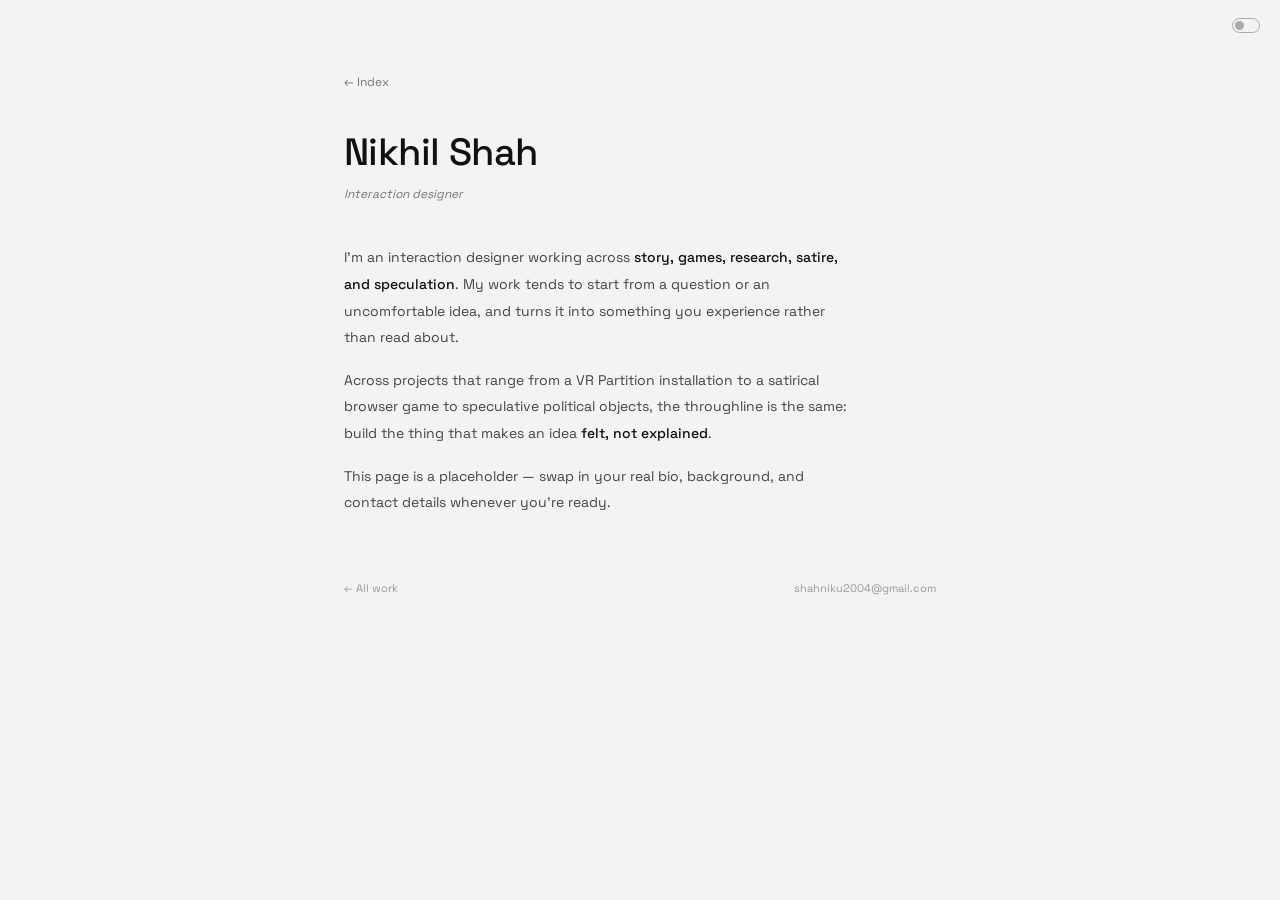
==== about.html @ e4cbfb33 "Forge-dynamics: physics-based falling-shapes landing Replace the two-column layout with a Matter.js " ====
<!DOCTYPE html>
<html lang="en">
<head>
  <meta charset="UTF-8" />
  <meta name="viewport" content="width=device-width, initial-scale=1.0" />
  <title>About — Nikhil Shah</title>
  <link rel="preconnect" href="https://fonts.googleapis.com">
  <link rel="preconnect" href="https://fonts.gstatic.com" crossorigin>
  <link href="https://fonts.googleapis.com/css2?family=Space+Grotesk:wght@400;500;600&display=swap" rel="stylesheet">
  <link rel="stylesheet" href="style.css">
</head>
<body>

<label class="theme-toggle" title="Toggle dark mode">
  <input type="checkbox" id="theme-chk">
  <span class="theme-track"><span class="theme-knob"></span></span>
</label>

<main class="page">
  <a class="case-back" href="index.html">← Index</a>

  <header class="case-head">
    <h1 class="case-title">Nikhil Shah</h1>
    <p class="case-meta">Interaction designer</p>
  </header>

  <article class="about-body">
    <p>I'm an interaction designer working across <strong>story, games, research, satire, and speculation</strong>. My work tends to start from a question or an uncomfortable idea, and turns it into something you experience rather than read about.</p>
    <p>Across projects that range from a VR Partition installation to a satirical browser game to speculative political objects, the throughline is the same: build the thing that makes an idea <strong>felt, not explained</strong>.</p>
    <p>This page is a placeholder — swap in your real bio, background, and contact details whenever you're ready.</p>
  </article>

  <footer class="foot">
    <a href="index.html">← All work</a>
    <a href="mailto:shahniku2004@gmail.com">shahniku2004@gmail.com</a>
  </footer>
</main>

<script src="script.js"></script>
</body>
</html>
---- style.css ----
:root {
  --bg: #f4f3f1;
  --fg: #111;
  --fg-mid: #444;
  --fg-light: #777;
  --fg-muted: #999;
  --fg-faint: #aaa;
  --border-light: #e2e0dd;
  --accent: #111;
  --accent-fg: #f4f3f1;
  --card: #fff;
}
body.dark {
  --bg: #161616;
  --fg: #e8e8e5;
  --fg-mid: #b8b8b4;
  --fg-light: #888;
  --fg-muted: #666;
  --fg-faint: #555;
  --border-light: #2a2a2a;
  --accent: #e8e8e5;
  --accent-fg: #161616;
  --card: #232323;
}

*, *::before, *::after { box-sizing: border-box; margin: 0; padding: 0; }

html { -webkit-font-smoothing: antialiased; }
body {
  font-family: 'Space Grotesk', sans-serif;
  font-size: 13px;
  line-height: 1.6;
  background: var(--bg);
  color: var(--fg);
  transition: background 0.25s, color 0.25s;
}
a { text-decoration: none; cursor: pointer; color: inherit; }

/* landing page fills the viewport and doesn't scroll */
body:has(#stage) { overflow: hidden; height: 100vh; }

/* ── MASTHEAD ── */
.masthead {
  position: fixed;
  top: clamp(24px, 5vh, 56px);
  left: clamp(20px, 5vw, 64px);
  z-index: 5;
  pointer-events: none;       /* never blocks dragging the shapes */
  max-width: 30ch;
}
.mast-name {
  font-size: clamp(26px, 4vw, 40px);
  font-weight: 500;
  letter-spacing: -0.015em;
  line-height: 1.05;
}
.mast-role { margin-top: 12px; font-size: 13px; color: var(--fg-mid); }
.mast-hint { margin-top: 14px; font-size: 11px; color: var(--fg-muted); letter-spacing: 0.02em; }

/* ── STAGE + SHAPES ── */
.stage {
  position: fixed;
  inset: 0;
  overflow: hidden;
  touch-action: none;         /* let pointer-drag work on touch */
}
.shape {
  position: absolute;
  top: 0;
  left: 0;
  border-radius: 28px;
  overflow: hidden;
  background: var(--card);
  box-shadow: 0 12px 28px -12px rgba(0, 0, 0, 0.45);
  cursor: grab;
  user-select: none;
  -webkit-user-select: none;
  will-change: transform;
  /* entrance */
  opacity: 0;
  transition: opacity 0.3s ease, box-shadow 0.25s ease;
}
.shape.in { opacity: 1; }
.shape:active { cursor: grabbing; }
.shape:hover { box-shadow: 0 18px 38px -12px rgba(0, 0, 0, 0.6); }

.shape-img {
  position: absolute;
  inset: 0;
  background-size: cover;
  background-position: center;
}
.shape-proj::after {
  content: '';
  position: absolute;
  inset: 0;
  background: linear-gradient(180deg, rgba(0,0,0,0) 42%, rgba(0,0,0,0.72) 100%);
}
.shape-label {
  position: absolute;
  left: 16px;
  right: 16px;
  bottom: 14px;
  z-index: 1;
  color: #fff;
  font-size: 16px;
  font-weight: 500;
  line-height: 1.15;
}

/* about card: solid, no image */
.shape-about {
  background: var(--accent);
  display: flex;
  align-items: flex-end;
  justify-content: space-between;
  padding: 18px 21px;
}
.shape-label-lg {
  position: static;
  color: var(--accent-fg);
  font-size: 21px;
}
.shape-arrow { color: var(--accent-fg); font-size: 21px; opacity: 0.7; }

/* ── THEME TOGGLE ── */
.theme-toggle {
  position: fixed;
  top: 18px; right: 20px;
  z-index: 50;
  display: flex; align-items: center;
  cursor: pointer;
}
.theme-toggle input { display: none; }
.theme-track {
  width: 28px; height: 15px;
  border-radius: 8px;
  border: 1px solid var(--fg-faint);
  position: relative;
}
.theme-knob {
  position: absolute; top: 2px; left: 2px;
  width: 9px; height: 9px;
  border-radius: 50%;
  background: var(--fg-faint);
  transition: transform 0.25s ease, background 0.22s, border-color 0.22s;
}
#theme-chk:checked ~ .theme-track { border-color: var(--fg); }
#theme-chk:checked ~ .theme-track .theme-knob { transform: translateX(13px); background: var(--fg); }

/* ── PAGE TRANSITION VEIL ── */
.veil {
  position: fixed;
  inset: 0;
  z-index: 100;
  background: var(--bg);
  opacity: 0;
  pointer-events: none;
  transition: opacity 0.38s ease;
}
.veil.show { opacity: 1; pointer-events: auto; }

/* ════════════ CASE STUDY + ABOUT PAGES ════════════ */
.page {
  max-width: 640px;
  margin: 0 auto;
  padding: clamp(40px, 8vh, 96px) 24px 64px;
  animation: pageIn 0.5s ease both;
}
@keyframes pageIn { from { opacity: 0; transform: translateY(8px); } to { opacity: 1; transform: none; } }

.case-back {
  display: inline-block;
  font-size: 12px;
  color: var(--fg-light);
  margin-bottom: 40px;
}
.case-back:hover { color: var(--fg); }

.case-head { margin-bottom: 40px; }
.case-title {
  font-size: clamp(26px, 4.5vw, 38px);
  font-weight: 500;
  letter-spacing: -0.015em;
  line-height: 1.08;
}
.case-meta { margin-top: 12px; font-size: 12px; font-style: italic; color: var(--fg-light); }
.case-hero { display: block; width: 100%; margin-top: 28px; border-radius: 10px; }

.pd-section { margin-bottom: 44px; }
.pd-section-title {
  font-size: 10.5px;
  font-weight: 500;
  letter-spacing: 0.14em;
  text-transform: uppercase;
  color: var(--fg-muted);
  margin-bottom: 14px;
}
.pd-body { font-size: 13.5px; line-height: 1.85; color: var(--fg-mid); }
.pd-body p { margin-bottom: 14px; }
.pd-body p:last-child { margin-bottom: 0; }
.pd-body strong { font-weight: 500; color: var(--fg); }
.pd-body em { font-style: italic; }

.pd-imgs { display: flex; flex-wrap: wrap; gap: 10px; margin: 22px 0 4px; }
.pd-imgs img {
  width: calc(50% - 5px);
  height: auto; display: block;
  border-radius: 8px; cursor: zoom-in;
  transition: opacity 0.2s ease;
}
.pd-imgs img:hover { opacity: 0.85; }
.pd-imgs img.full { width: 100%; }

.case-error { font-size: 13px; color: var(--fg-mid); }
.case-error a { text-decoration: underline; }

.foot {
  margin-top: 64px;
  display: flex;
  justify-content: space-between;
  gap: 16px;
  font-size: 11px;
  color: var(--fg-muted);
}
.foot a:hover { color: var(--fg); }

/* about page */
.about-body { font-size: 14px; line-height: 1.9; color: var(--fg-mid); }
.about-body p { margin-bottom: 16px; max-width: 56ch; }
.about-body strong { color: var(--fg); font-weight: 500; }

/* ── ZOOM (lightbox) ── */
.zoom {
  position: fixed;
  inset: 0;
  z-index: 200;
  display: none;
  align-items: center;
  justify-content: center;
  background: rgba(0, 0, 0, 0.9);
  cursor: zoom-out;
  padding: 24px;
}
.zoom.show { display: flex; }
.zoom img { max-width: 94vw; max-height: 94vh; object-fit: contain; border-radius: 8px; }

@media (max-width: 480px) {
  .pd-imgs img { width: 100%; }
}
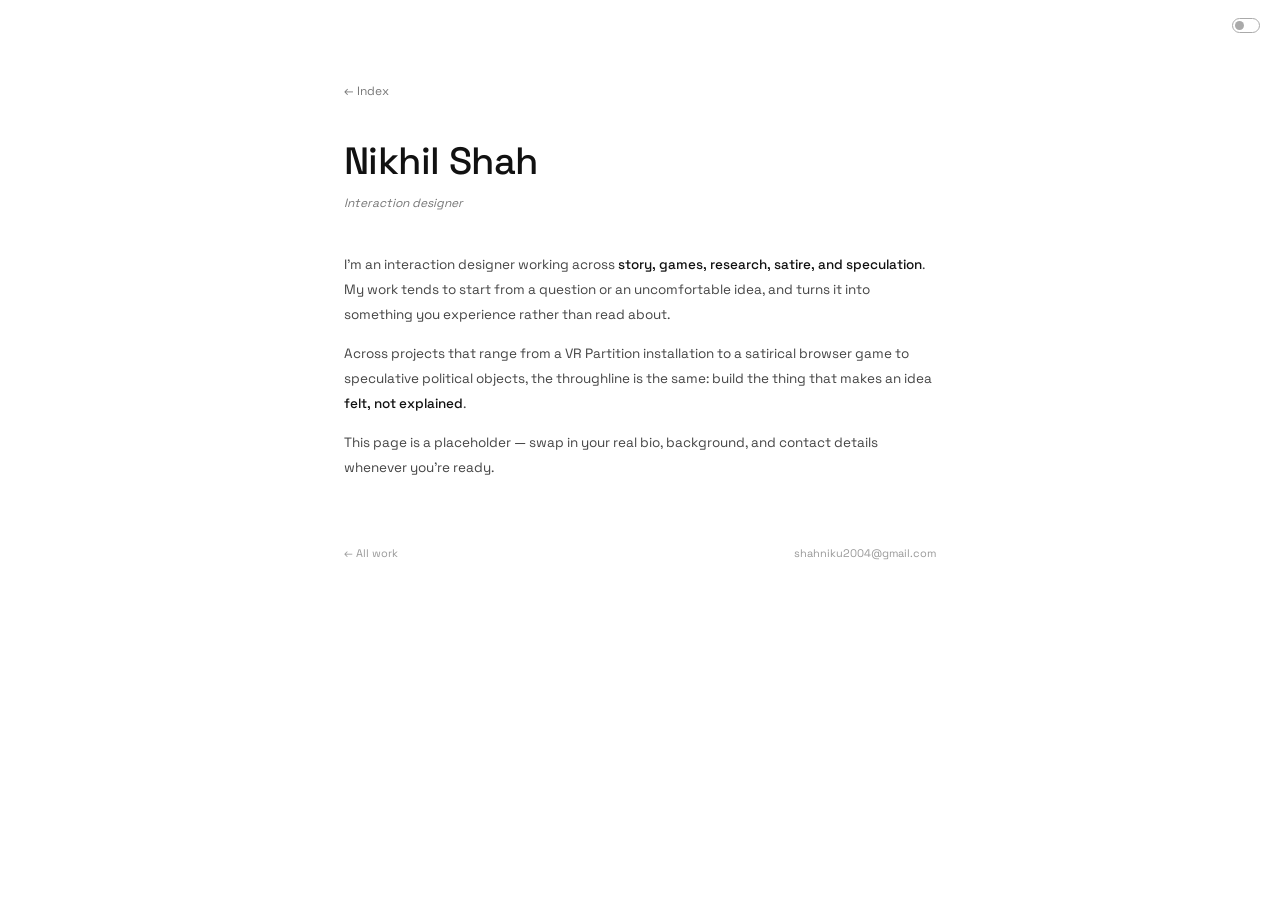
==== commit 82d4c806: "hehhe" ====
--- a/about.html
+++ b/about.html
@@ -24,7 +24,7 @@
     <p class="case-meta">Interaction designer</p>
   </header>
 
-  <article class="about-body">
+  <article class="pd-body">
     <p>I'm an interaction designer working across <strong>story, games, research, satire, and speculation</strong>. My work tends to start from a question or an uncomfortable idea, and turns it into something you experience rather than read about.</p>
     <p>Across projects that range from a VR Partition installation to a satirical browser game to speculative political objects, the throughline is the same: build the thing that makes an idea <strong>felt, not explained</strong>.</p>
     <p>This page is a placeholder — swap in your real bio, background, and contact details whenever you're ready.</p>
--- a/style.css
+++ b/style.css
@@ -1,26 +1,20 @@
 :root {
-  --bg: #f4f3f1;
+  --bg: #fff;
   --fg: #111;
   --fg-mid: #444;
   --fg-light: #777;
   --fg-muted: #999;
   --fg-faint: #aaa;
-  --border-light: #e2e0dd;
-  --accent: #111;
-  --accent-fg: #f4f3f1;
-  --card: #fff;
+  --border-light: #e8e8e8;
 }
 body.dark {
-  --bg: #161616;
+  --bg: #1c1c1c;
   --fg: #e8e8e5;
   --fg-mid: #b8b8b4;
   --fg-light: #888;
   --fg-muted: #666;
   --fg-faint: #555;
   --border-light: #2a2a2a;
-  --accent: #e8e8e5;
-  --accent-fg: #161616;
-  --card: #232323;
 }
 
 *, *::before, *::after { box-sizing: border-box; margin: 0; padding: 0; }
@@ -36,98 +30,115 @@
 }
 a { text-decoration: none; cursor: pointer; color: inherit; }
 
-/* landing page fills the viewport and doesn't scroll */
-body:has(#stage) { overflow: hidden; height: 100vh; }
-
-/* ── MASTHEAD ── */
-.masthead {
-  position: fixed;
-  top: clamp(24px, 5vh, 56px);
-  left: clamp(20px, 5vw, 64px);
-  z-index: 5;
-  pointer-events: none;       /* never blocks dragging the shapes */
-  max-width: 30ch;
-}
-.mast-name {
-  font-size: clamp(26px, 4vw, 40px);
+/* ── LAYOUT ── */
+.page {
+  max-width: 640px;
+  margin: 0 auto;
+  padding: clamp(48px, 9vh, 110px) 24px 64px;
+}
+
+/* ── INTRO ── */
+.intro { margin-bottom: 72px; }
+.intro-name {
+  font-size: clamp(28px, 5vw, 40px);
   font-weight: 500;
   letter-spacing: -0.015em;
   line-height: 1.05;
 }
-.mast-role { margin-top: 12px; font-size: 13px; color: var(--fg-mid); }
-.mast-hint { margin-top: 14px; font-size: 11px; color: var(--fg-muted); letter-spacing: 0.02em; }
-
-/* ── STAGE + SHAPES ── */
-.stage {
-  position: fixed;
-  inset: 0;
-  overflow: hidden;
-  touch-action: none;         /* let pointer-drag work on touch */
-}
-.shape {
-  position: absolute;
-  top: 0;
-  left: 0;
-  border-radius: 28px;
-  overflow: hidden;
-  background: var(--card);
-  box-shadow: 0 12px 28px -12px rgba(0, 0, 0, 0.45);
-  cursor: grab;
-  user-select: none;
-  -webkit-user-select: none;
-  will-change: transform;
-  /* entrance */
-  opacity: 0;
-  transition: opacity 0.3s ease, box-shadow 0.25s ease;
-}
-.shape.in { opacity: 1; }
-.shape:active { cursor: grabbing; }
-.shape:hover { box-shadow: 0 18px 38px -12px rgba(0, 0, 0, 0.6); }
-
-.shape-img {
-  position: absolute;
-  inset: 0;
-  background-size: cover;
-  background-position: center;
-}
-.shape-proj::after {
+.intro-role {
+  margin-top: 16px;
+  max-width: 46ch;
+  font-size: 14px;
+  line-height: 1.65;
+  color: var(--fg-mid);
+}
+.intro-links {
+  margin-top: 24px;
+  display: flex;
+  flex-wrap: wrap;
+  gap: 20px;
+  font-size: 12px;
+  color: var(--fg-light);
+}
+.intro-links a { position: relative; padding-bottom: 2px; }
+.intro-links a:hover { color: var(--fg); }
+.intro-links a::after {
   content: '';
-  position: absolute;
-  inset: 0;
-  background: linear-gradient(180deg, rgba(0,0,0,0) 42%, rgba(0,0,0,0.72) 100%);
-}
-.shape-label {
-  position: absolute;
-  left: 16px;
-  right: 16px;
-  bottom: 14px;
-  z-index: 1;
-  color: #fff;
-  font-size: 16px;
-  font-weight: 500;
-  line-height: 1.15;
-}
-
-/* about card: solid, no image */
-.shape-about {
-  background: var(--accent);
-  display: flex;
-  align-items: flex-end;
+  position: absolute; left: 0; bottom: 0;
+  width: 0; height: 1px; background: var(--fg);
+  transition: width 0.25s ease;
+}
+.intro-links a:hover::after { width: 100%; }
+
+/* ── WORK LIST ── */
+.work { display: flex; flex-direction: column; }
+.item {
+  display: grid;
+  grid-template-columns: 36px 1fr;
+  gap: 4px;
+  padding: 28px 0;
+  border-top: 1px solid var(--border-light);
+  transition: padding-left 0.3s ease;
+}
+.item:last-child { border-bottom: 1px solid var(--border-light); }
+.item:hover { padding-left: 8px; }
+
+.item-num {
+  font-size: 11px;
+  color: var(--fg-faint);
+  padding-top: 4px;
+  letter-spacing: 0.06em;
+}
+
+.item-head {
+  display: flex;
+  align-items: baseline;
   justify-content: space-between;
-  padding: 18px 21px;
-}
-.shape-label-lg {
-  position: static;
-  color: var(--accent-fg);
-  font-size: 21px;
-}
-.shape-arrow { color: var(--accent-fg); font-size: 21px; opacity: 0.7; }
+  gap: 16px;
+}
+.item-title {
+  font-size: 17px;
+  font-weight: 500;
+  line-height: 1.2;
+  transition: color 0.2s;
+}
+.item:hover .item-title { color: var(--fg-mid); }
+.item-date {
+  flex-shrink: 0;
+  font-size: 11px;
+  color: var(--fg-muted);
+  white-space: nowrap;
+}
+.item-cats {
+  margin-top: 5px;
+  font-size: 11px;
+  font-style: italic;
+  color: var(--fg-light);
+}
+.item-context {
+  margin-top: 10px;
+  max-width: 54ch;
+  font-size: 12.5px;
+  line-height: 1.7;
+  color: var(--fg-mid);
+}
+
+/* ── FOOTER ── */
+.foot {
+  margin-top: 64px;
+  display: flex;
+  justify-content: space-between;
+  gap: 16px;
+  font-size: 11px;
+  color: var(--fg-muted);
+}
+.foot a:hover { color: var(--fg); }
 
 /* ── THEME TOGGLE ── */
 .theme-toggle {
   position: fixed;
   top: 18px; right: 20px;
-  z-index: 50;
+  z-index: 100;
   display: flex; align-items: center;
   cursor: pointer;
 }
@@ -146,29 +157,146 @@
   transition: transform 0.25s ease, background 0.22s, border-color 0.22s;
 }
 #theme-chk:checked ~ .theme-track { border-color: var(--fg); }
-#theme-chk:checked ~ .theme-track .theme-knob { transform: translateX(13px); background: var(--fg); }
-
-/* ── PAGE TRANSITION VEIL ── */
-.veil {
-  position: fixed;
+#theme-chk:checked ~ .theme-track .theme-knob {
+  transform: translateX(13px);
+  background: var(--fg);
+}
+
+/* ════════════ LANDING (infographic) ════════════ */
+body { transition: opacity 0.3s ease, background 0.25s, color 0.25s; }
+body.leaving { opacity: 0; }
+
+.landing {
+  min-height: 100vh;
+  display: flex;
+  flex-wrap: wrap;
+  align-items: center;
+  justify-content: center;
+  gap: clamp(32px, 6vw, 88px);
+  padding: 64px 24px;
+}
+.about-card, .graphic {
+  animation: rise 0.7s cubic-bezier(0.22, 0.61, 0.36, 1) both;
+}
+.graphic { animation-delay: 0.1s; }
+@keyframes rise {
+  from { opacity: 0; transform: translateY(16px); }
+  to   { opacity: 1; transform: none; }
+}
+
+/* About card — rounded, thin stroke */
+.about-card {
+  width: 320px;
+  max-width: 100%;
+  border: 1px solid var(--fg-faint);
+  border-radius: 28px;
+  padding: 32px 30px;
+}
+.card-kicker {
+  font-size: 10px;
+  text-transform: uppercase;
+  letter-spacing: 0.16em;
+  color: var(--fg-muted);
+}
+.about-name {
+  margin-top: 14px;
+  font-size: 26px;
+  font-weight: 500;
+  letter-spacing: -0.01em;
+  line-height: 1.1;
+}
+.about-bio {
+  margin-top: 14px;
+  font-size: 13px;
+  line-height: 1.75;
+  color: var(--fg-mid);
+}
+.about-bio em { font-style: italic; color: var(--fg); }
+.about-links {
+  margin-top: 24px;
+  display: flex;
+  flex-wrap: wrap;
+  gap: 16px;
+  font-size: 12px;
+  color: var(--fg-light);
+}
+.about-links a { position: relative; padding-bottom: 2px; }
+.about-links a:hover { color: var(--fg); }
+.about-links a::after {
+  content: '';
+  position: absolute; left: 0; bottom: 0;
+  width: 0; height: 1px; background: var(--fg);
+  transition: width 0.25s ease;
+}
+.about-links a:hover::after { width: 100%; }
+
+/* Projects donut */
+.graphic { display: flex; flex-direction: column; align-items: center; gap: 20px; }
+.donut-wrap { position: relative; width: clamp(240px, 30vw, 300px); aspect-ratio: 1; }
+.donut { width: 100%; height: 100%; overflow: visible; }
+
+.seg {
+  fill: none;
+  stroke: var(--fg-faint);
+  stroke-width: 2.5;
+  stroke-linecap: round;
+  stroke-dasharray: 1;
+  stroke-dashoffset: 1;            /* hidden until drawn */
+  transition: stroke-dashoffset 0.9s ease, stroke 0.3s ease, stroke-width 0.3s ease;
+}
+.seg.drawn { stroke-dashoffset: 0; }
+.seg.active { stroke: var(--fg); stroke-width: 6; }
+
+.seg-hit {
+  fill: none;
+  stroke: transparent;
+  stroke-width: 24;
+  stroke-linecap: round;
+  pointer-events: stroke;          /* catch hovers across the whole slice */
+  cursor: pointer;
+}
+
+.seg-num {
+  fill: var(--fg-muted);
+  font-family: 'Space Grotesk', sans-serif;
+  font-size: 9px;
+  letter-spacing: 0.04em;
+  transition: fill 0.25s ease;
+}
+.seg-num.active { fill: var(--fg); }
+
+.donut-center {
+  position: absolute;
   inset: 0;
-  z-index: 100;
-  background: var(--bg);
-  opacity: 0;
+  display: flex;
+  flex-direction: column;
+  align-items: center;
+  justify-content: center;
+  text-align: center;
   pointer-events: none;
-  transition: opacity 0.38s ease;
-}
-.veil.show { opacity: 1; pointer-events: auto; }
-
-/* ════════════ CASE STUDY + ABOUT PAGES ════════════ */
-.page {
-  max-width: 640px;
-  margin: 0 auto;
-  padding: clamp(40px, 8vh, 96px) 24px 64px;
-  animation: pageIn 0.5s ease both;
-}
-@keyframes pageIn { from { opacity: 0; transform: translateY(8px); } to { opacity: 1; transform: none; } }
-
+  padding: 0 26px;
+}
+.dc-label {
+  font-size: 15px;
+  font-weight: 500;
+  line-height: 1.22;
+  max-width: 11ch;
+  transition: font-size 0.2s ease;
+}
+.donut-center.swapped .dc-label { font-size: 12.5px; }
+.dc-sub {
+  margin-top: 7px;
+  font-size: 11px;
+  color: var(--fg-muted);
+  letter-spacing: 0.08em;
+}
+.graphic-hint { font-size: 11px; color: var(--fg-muted); }
+
+@media (max-width: 720px) {
+  .landing { flex-direction: column; gap: 40px; }
+}
+
+/* ── CASE STUDY ── */
 .case-back {
   display: inline-block;
   font-size: 12px;
@@ -184,9 +312,20 @@
   letter-spacing: -0.015em;
   line-height: 1.08;
 }
-.case-meta { margin-top: 12px; font-size: 12px; font-style: italic; color: var(--fg-light); }
-.case-hero { display: block; width: 100%; margin-top: 28px; border-radius: 10px; }
-
+.case-meta {
+  margin-top: 12px;
+  font-size: 12px;
+  font-style: italic;
+  color: var(--fg-light);
+}
+.case-hero {
+  display: block;
+  width: 100%;
+  margin-top: 28px;
+  border-radius: 10px;
+}
+
+/* ── CASE BODY (rendered from Content/*.html fragments) ── */
 .pd-section { margin-bottom: 44px; }
 .pd-section-title {
   font-size: 10.5px;
@@ -196,17 +335,28 @@
   color: var(--fg-muted);
   margin-bottom: 14px;
 }
-.pd-body { font-size: 13.5px; line-height: 1.85; color: var(--fg-mid); }
+.pd-body {
+  font-size: 13.5px;
+  line-height: 1.85;
+  color: var(--fg-mid);
+}
 .pd-body p { margin-bottom: 14px; }
 .pd-body p:last-child { margin-bottom: 0; }
 .pd-body strong { font-weight: 500; color: var(--fg); }
 .pd-body em { font-style: italic; }
 
-.pd-imgs { display: flex; flex-wrap: wrap; gap: 10px; margin: 22px 0 4px; }
+.pd-imgs {
+  display: flex;
+  flex-wrap: wrap;
+  gap: 10px;
+  margin: 22px 0 4px;
+}
 .pd-imgs img {
   width: calc(50% - 5px);
-  height: auto; display: block;
-  border-radius: 8px; cursor: zoom-in;
+  height: auto;
+  display: block;
+  border-radius: 8px;
+  cursor: zoom-in;
   transition: opacity 0.2s ease;
 }
 .pd-imgs img:hover { opacity: 0.85; }
@@ -214,21 +364,6 @@
 
 .case-error { font-size: 13px; color: var(--fg-mid); }
 .case-error a { text-decoration: underline; }
-
-.foot {
-  margin-top: 64px;
-  display: flex;
-  justify-content: space-between;
-  gap: 16px;
-  font-size: 11px;
-  color: var(--fg-muted);
-}
-.foot a:hover { color: var(--fg); }
-
-/* about page */
-.about-body { font-size: 14px; line-height: 1.9; color: var(--fg-mid); }
-.about-body p { margin-bottom: 16px; max-width: 56ch; }
-.about-body strong { color: var(--fg); font-weight: 500; }
 
 /* ── ZOOM (lightbox) ── */
 .zoom {
@@ -243,8 +378,17 @@
   padding: 24px;
 }
 .zoom.show { display: flex; }
-.zoom img { max-width: 94vw; max-height: 94vh; object-fit: contain; border-radius: 8px; }
-
+.zoom img {
+  max-width: 94vw;
+  max-height: 94vh;
+  object-fit: contain;
+  border-radius: 8px;
+}
+
+/* ── RESPONSIVE ── */
 @media (max-width: 480px) {
+  .item { grid-template-columns: 1fr; }
+  .item-num { display: none; }
+  .item-head { flex-direction: column; gap: 2px; }
   .pd-imgs img { width: 100%; }
 }
